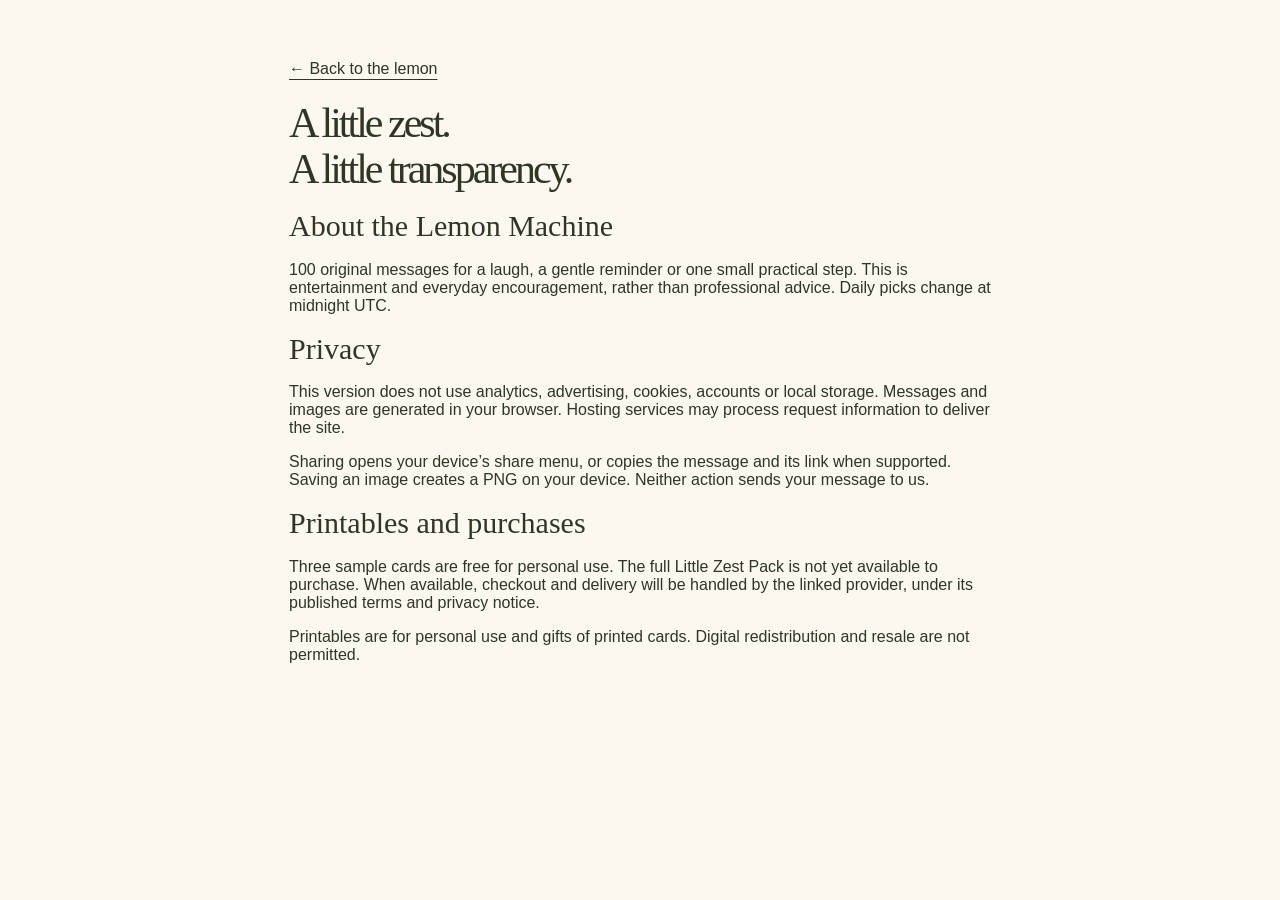
==== privacy.html @ c02566fb "Add files via upload" ====
<!doctype html><html lang="en"><meta charset="utf-8"><meta name="viewport" content="width=device-width,initial-scale=1"><title>Privacy & About — If Life Gives You Lemons</title><link rel="stylesheet" href="style.css"><main class="read" style="margin-top:60px;max-width:750px"><a href="./">← Back to the lemon</a><h1 style="font-size:42px">A little zest.<br>A little transparency.</h1><h2>About the Lemon Machine</h2><p>100 original messages for a laugh, a gentle reminder or one small practical step. This is entertainment and everyday encouragement, rather than professional advice. Daily picks change at midnight UTC.</p><h2>Privacy</h2><p>This version does not use analytics, advertising, cookies, accounts or local storage. Messages and images are generated in your browser. Hosting services may process request information to deliver the site.</p><p>Sharing opens your device’s share menu, or copies the message and its link when supported. Saving an image creates a PNG on your device. Neither action sends your message to us.</p><h2>Printables and purchases</h2><p>Three sample cards are free for personal use. The full Little Zest Pack is not yet available to purchase. When available, checkout and delivery will be handled by the linked provider, under its published terms and privacy notice.</p><p>Printables are for personal use and gifts of printed cards. Digital redistribution and resale are not permitted.</p></main></html>
---- style.css ----
:root{--ink:#303526;--green:#3f593d;--paper:#faf8ef;--yellow:#f8d848}*{box-sizing:border-box}html{scroll-behavior:smooth}body{margin:0;background:var(--paper);color:var(--ink);font-family:Arial,Helvetica,sans-serif}button,a{-webkit-tap-highlight-color:transparent}button{font:inherit;cursor:pointer}a{color:inherit;text-underline-offset:5px}header{max-width:1160px;margin:auto;display:flex;align-items:center;justify-content:space-between;padding:28px 28px;gap:20px;font-size:13px}header a{text-decoration:none}.brand{display:flex;align-items:center;gap:12px;font-weight:800;letter-spacing:1px}.hero{max-width:1050px;margin:45px auto 0;text-align:center;padding:0 24px}.eyebrow{font-size:11px;letter-spacing:2px;font-weight:700;color:var(--green)}h1{font-family:Georgia,serif;font-weight:400;font-size:clamp(44px,7vw,80px);line-height:1.1;letter-spacing:-3px;margin:22px 0 16px}h1 em{position:relative;color:var(--green)}.intro{font-size:20px;color:#69705e}.machine{display:grid;grid-template-columns:1fr 1.25fr;align-items:center;gap:50px;margin:42px auto 24px;max-width:890px}.lemon{display:block;border:0;background:none;width:100%;transition:transform .2s}.lemon img{width:100%;max-width:330px;height:auto;filter:drop-shadow(0 20px 12px #81704822)}.lemon:hover{transform:rotate(-7deg) scale(1.04)}.lemon.squeezed{animation:squish .35s}.scribble{display:block;font-family:Georgia,serif;font-style:italic;color:#768067;font-size:16px}.hint{color:#69705e;font-size:13px}.result{background:#fffdf5;border:1px solid #d8d9c8;border-radius:14px;padding:25px 30px;text-align:left;box-shadow:7px 9px 0 #e7e9d9;transform:rotate(1deg);min-height:280px;display:flex;flex-direction:column;justify-content:space-between}.card-top,.card-bottom{display:flex;justify-content:space-between;align-items:center;font-size:10px;letter-spacing:1.5px;color:#6c755e}.card-top span:last-child{font-size:24px;color:#bca72a}blockquote{font:clamp(24px,3vw,32px)/1.3 Georgia,serif;margin:26px 0}.card-bottom{border-top:1px solid #e9e9dc;padding-top:16px}.moods,.actions{display:flex;justify-content:center;gap:9px;flex-wrap:wrap}.moods button{border:1px solid #d4d9c8;border-radius:30px;padding:10px 16px;background:transparent;font-size:13px}.moods button[aria-pressed=true]{background:#e5eadc;border-color:var(--green);color:var(--green)}.actions{margin-top:24px}.actions button{padding:13px 18px;border-radius:6px;border:1px solid #cbd2be;background:transparent;font-size:13px}.actions .primary{background:var(--green);color:white;border-color:var(--green)}button:focus-visible,a:focus-visible{outline:3px solid #b78100;outline-offset:5px}.status{min-height:24px;font-size:13px;color:var(--green)}.note{max-width:800px;padding:22px;margin:35px auto 70px;text-align:center;border-top:1px solid #dadfcd}.note span{font-family:Georgia,serif;font-size:20px}.note p{font-size:14px;line-height:1.7;color:#6c755e}.shop{max-width:1100px;margin:0 auto 80px;padding:45px 50px;background:#edf0e4;border-radius:18px;display:grid;grid-template-columns:1fr 1fr;gap:60px;align-items:center}.shop h2,.read h2{font:42px/1.08 Georgia,serif;margin:18px 0}.shop p{font-size:14px;line-height:1.7;max-width:370px}.sample{display:inline-block;margin:12px 0;font-size:14px;font-weight:700}.coming{font-size:12px;color:#69705e}.buy{display:inline-block;background:var(--green);color:white;padding:13px 20px;border-radius:6px;text-decoration:none}.mini-cards{display:grid;grid-template-columns:1fr 1fr;gap:15px}.mini-cards div{background:#ffe587;padding:30px 20px;border:1px solid #d8c984;border-radius:5px;font:23px/1.25 Georgia,serif;box-shadow:3px 5px 0 #bbc4a833}.mini-cards div:nth-child(2){background:#fffdf5;transform:rotate(5deg)}.mini-cards div:nth-child(3){background:#3f593d;color:white;grid-column:1/3;transform:rotate(-3deg)}.mini-cards small{display:block;font:11px/1.5 Arial;margin-top:20px}.read{max-width:1050px;margin:0 auto 75px;padding:0 24px}.read h2{font-size:30px}.columns{display:grid;grid-template-columns:repeat(3,1fr);gap:35px}.columns h3{font-size:15px}.columns p{font-size:14px;line-height:1.7;color:#69705e}footer{border-top:1px solid #dadfcd;max-width:1100px;margin:auto;padding:25px;display:flex;justify-content:space-between;gap:20px;flex-wrap:wrap;font-size:12px;color:#69705e}footer div{display:flex;gap:20px}footer small{width:100%}@keyframes squish{50%{transform:scale(.88,1.08) rotate(-9deg)}}@media(max-width:700px){header{padding:20px;font-size:11px}.brand{letter-spacing:.4px;gap:5px}.brand img{width:28px}header>a:last-child{white-space:nowrap}.hero{margin-top:25px}h1{letter-spacing:-1.5px}.machine{grid-template-columns:1fr;gap:10px;margin-top:25px}.lemon img{max-width:215px}.scribble{font-size:14px}.hint{display:none}.result{min-height:240px;padding:22px;transform:none}.moods{margin-top:28px}.moods button{padding:9px 12px;font-size:12px}.shop{margin:40px 16px;padding:30px 23px;grid-template-columns:1fr;gap:25px}.shop h2{font-size:38px}.columns{grid-template-columns:1fr;gap:10px}.note{margin-bottom:35px}.read h2{font-size:27px}footer{margin:0 16px}}@media(prefers-reduced-motion:reduce){*{animation:none!important;transition:none!important;scroll-behavior:auto!important}}
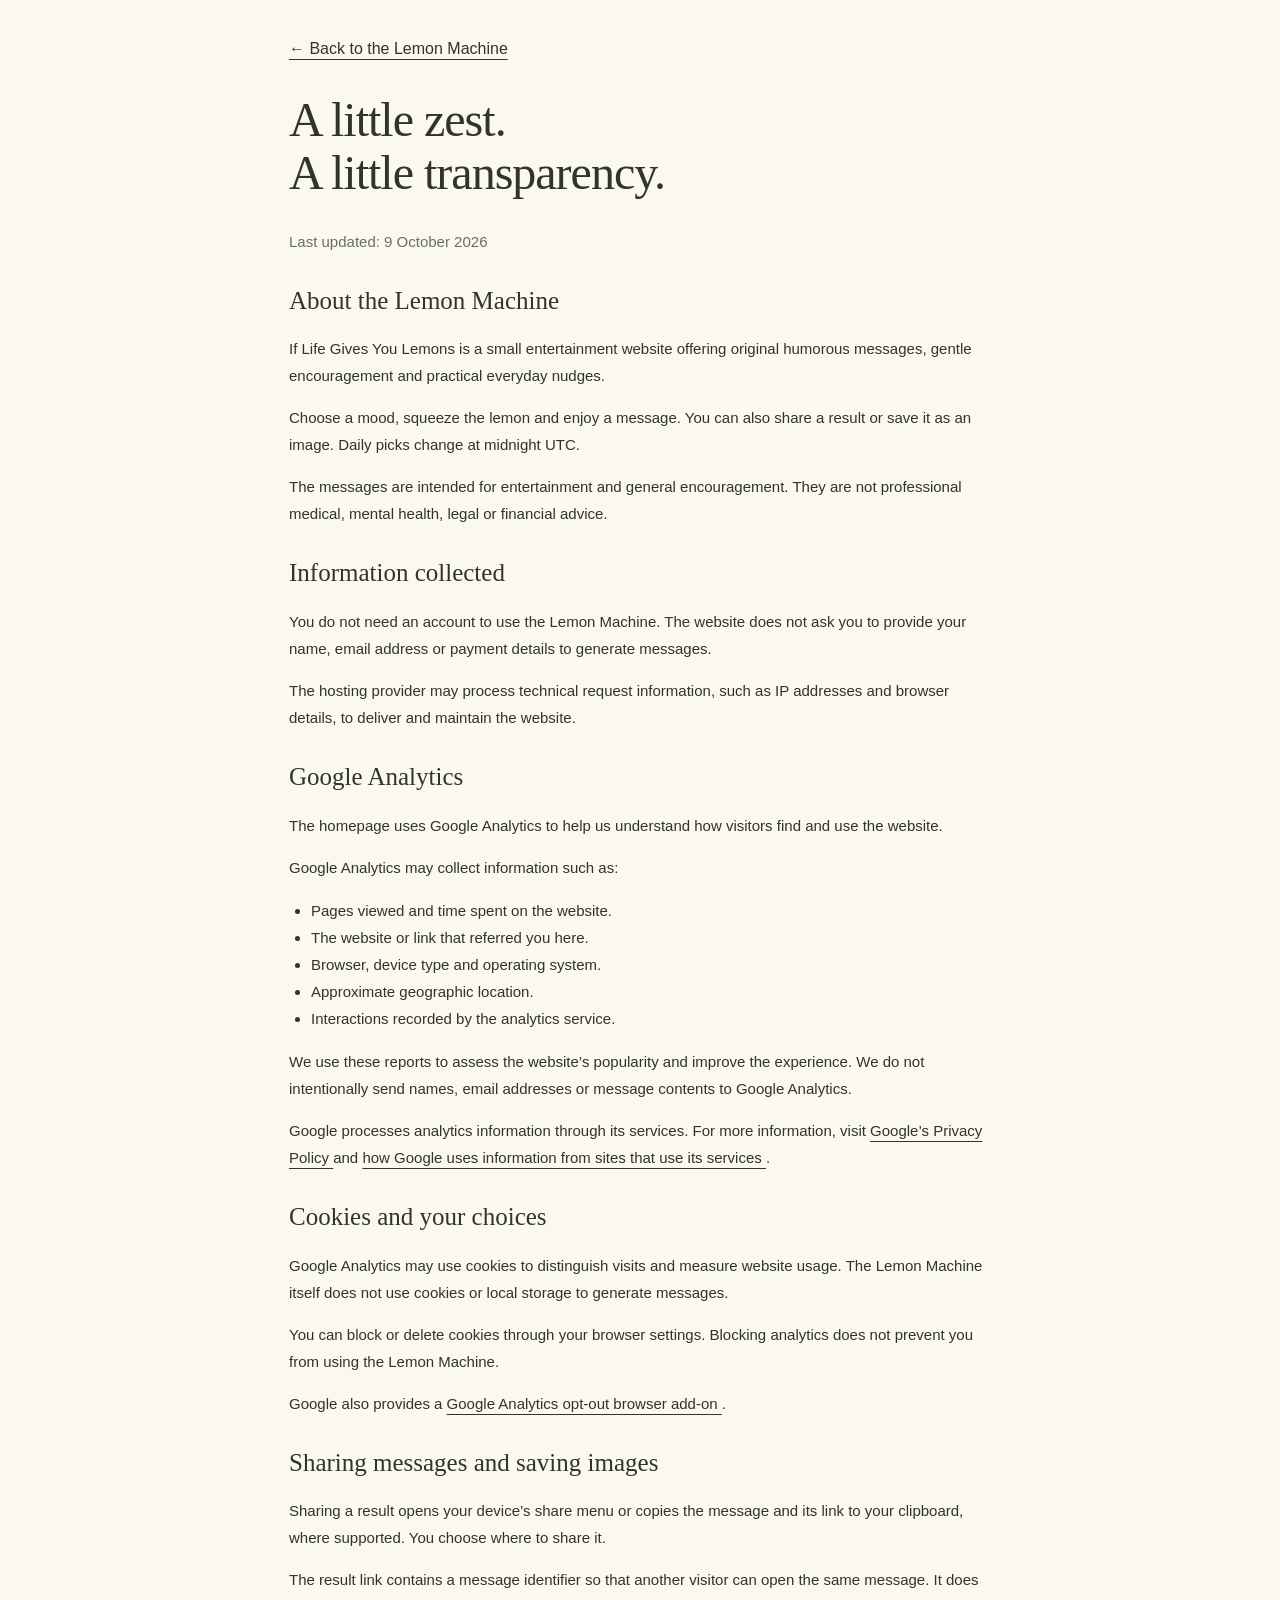
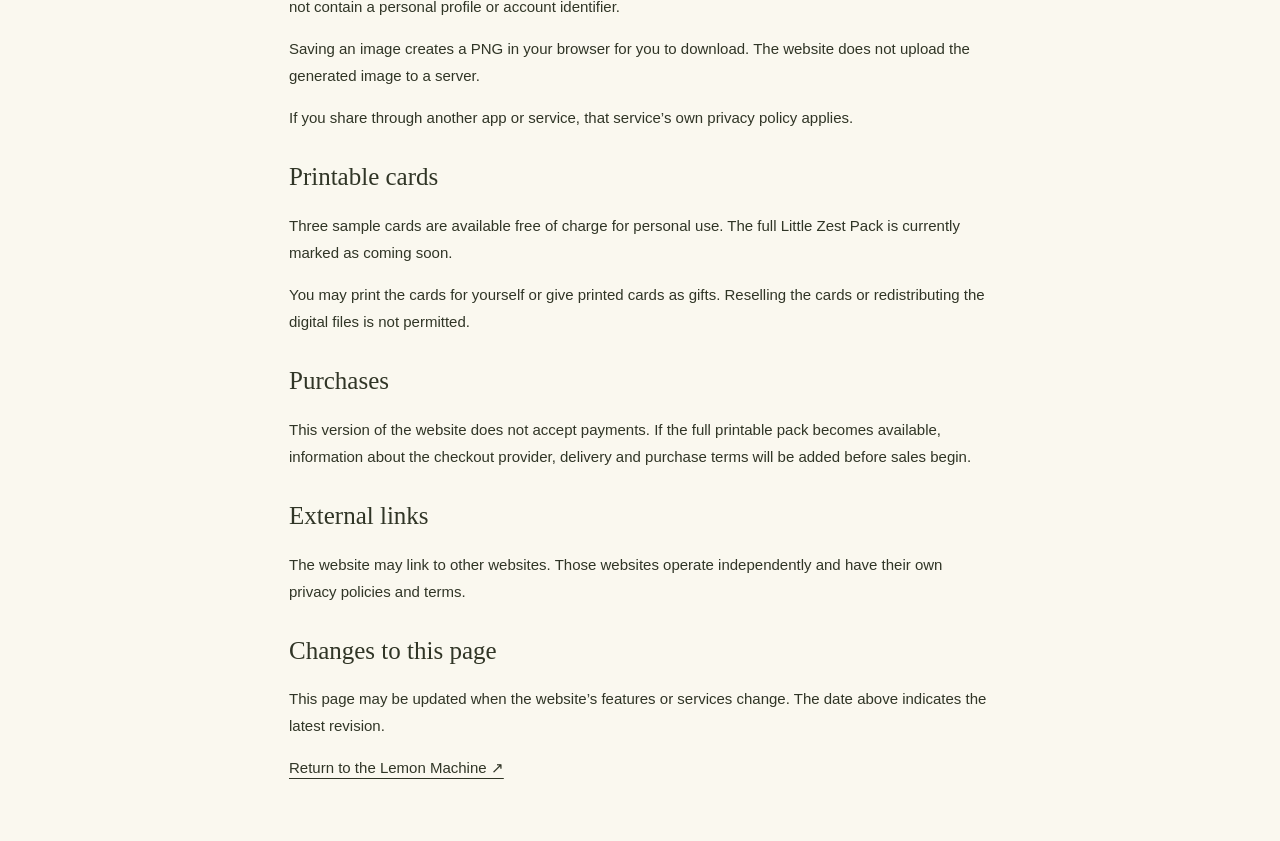
==== commit 7b94ba7b: "Add files via upload" ====
--- a/privacy.html
+++ b/privacy.html
@@ -1 +1,237 @@
-<!doctype html><html lang="en"><meta charset="utf-8"><meta name="viewport" content="width=device-width,initial-scale=1"><title>Privacy & About — If Life Gives You Lemons</title><link rel="stylesheet" href="style.css"><main class="read" style="margin-top:60px;max-width:750px"><a href="./">← Back to the lemon</a><h1 style="font-size:42px">A little zest.<br>A little transparency.</h1><h2>About the Lemon Machine</h2><p>100 original messages for a laugh, a gentle reminder or one small practical step. This is entertainment and everyday encouragement, rather than professional advice. Daily picks change at midnight UTC.</p><h2>Privacy</h2><p>This version does not use analytics, advertising, cookies, accounts or local storage. Messages and images are generated in your browser. Hosting services may process request information to deliver the site.</p><p>Sharing opens your device’s share menu, or copies the message and its link when supported. Saving an image creates a PNG on your device. Neither action sends your message to us.</p><h2>Printables and purchases</h2><p>Three sample cards are free for personal use. The full Little Zest Pack is not yet available to purchase. When available, checkout and delivery will be handled by the linked provider, under its published terms and privacy notice.</p><p>Printables are for personal use and gifts of printed cards. Digital redistribution and resale are not permitted.</p></main></html>+<!doctype html>
+<html lang="en">
+<head>
+  <meta charset="utf-8">
+  <meta name="viewport" content="width=device-width, initial-scale=1">
+
+  <title>Privacy & About — If Life Gives You Lemons</title>
+
+  <meta
+    name="description"
+    content="About the Lemon Machine, how this website uses Google Analytics, and information about sharing and printable cards."
+  >
+
+  <link rel="icon" href="lemon.svg" type="image/svg+xml">
+  <link rel="stylesheet" href="style.css">
+
+  <style>
+    .privacy-page {
+      max-width: 750px;
+      margin: 40px auto 60px;
+      padding: 0 24px;
+    }
+
+    .privacy-page h1 {
+      margin: 28px 0;
+      font-size: clamp(36px, 6vw, 48px);
+      letter-spacing: -1px;
+    }
+
+    .privacy-page h2 {
+      margin-top: 32px;
+      font-family: Georgia, serif;
+      font-size: 25px;
+      font-weight: normal;
+    }
+
+    .privacy-page p,
+    .privacy-page li {
+      font-size: 15px;
+      line-height: 1.8;
+    }
+
+    .privacy-page ul {
+      padding-left: 22px;
+    }
+
+    .updated {
+      color: #69705e;
+      font-size: 13px;
+    }
+
+    .back-link {
+      display: inline-block;
+      margin-bottom: 8px;
+    }
+  </style>
+</head>
+
+<body>
+  <main class="privacy-page">
+    <a class="back-link" href="./">← Back to the Lemon Machine</a>
+
+    <h1>
+      A little zest.<br>
+      A little transparency.
+    </h1>
+
+    <p class="updated">Last updated: 9 October 2026</p>
+
+    <h2>About the Lemon Machine</h2>
+
+    <p>
+      If Life Gives You Lemons is a small entertainment website offering
+      original humorous messages, gentle encouragement and practical
+      everyday nudges.
+    </p>
+
+    <p>
+      Choose a mood, squeeze the lemon and enjoy a message. You can also
+      share a result or save it as an image.
+      Daily picks change at midnight UTC.
+    </p>
+
+    <p>
+      The messages are intended for entertainment and general encouragement.
+      They are not professional medical, mental health, legal or financial advice.
+    </p>
+
+    <h2>Information collected</h2>
+
+    <p>
+      You do not need an account to use the Lemon Machine. The website
+      does not ask you to provide your name, email address or payment
+      details to generate messages.
+    </p>
+
+    <p>
+      The hosting provider may process technical request information,
+      such as IP addresses and browser details, to deliver and maintain
+      the website.
+    </p>
+
+    <h2>Google Analytics</h2>
+
+    <p>
+      The homepage uses Google Analytics to help us understand how
+      visitors find and use the website.
+    </p>
+
+    <p>
+      Google Analytics may collect information such as:
+    </p>
+
+    <ul>
+      <li>Pages viewed and time spent on the website.</li>
+      <li>The website or link that referred you here.</li>
+      <li>Browser, device type and operating system.</li>
+      <li>Approximate geographic location.</li>
+      <li>Interactions recorded by the analytics service.</li>
+    </ul>
+
+    <p>
+      We use these reports to assess the website’s popularity and improve
+      the experience. We do not intentionally send names, email addresses
+      or message contents to Google Analytics.
+    </p>
+
+    <p>
+      Google processes analytics information through its services.
+      For more information, visit
+      <a
+        href="https://policies.google.com/privacy"
+        target="_blank"
+        rel="noopener noreferrer"
+      >
+        Google’s Privacy Policy
+      </a>
+      and
+      <a
+        href="https://policies.google.com/technologies/partner-sites"
+        target="_blank"
+        rel="noopener noreferrer"
+      >
+        how Google uses information from sites that use its services
+      </a>.
+    </p>
+
+    <h2>Cookies and your choices</h2>
+
+    <p>
+      Google Analytics may use cookies to distinguish visits and
+      measure website usage. The Lemon Machine itself does not use
+      cookies or local storage to generate messages.
+    </p>
+
+    <p>
+      You can block or delete cookies through your browser settings.
+      Blocking analytics does not prevent you from using the
+      Lemon Machine.
+    </p>
+
+    <p>
+      Google also provides a
+      <a
+        href="https://tools.google.com/dlpage/gaoptout"
+        target="_blank"
+        rel="noopener noreferrer"
+      >
+        Google Analytics opt-out browser add-on
+      </a>.
+    </p>
+
+    <h2>Sharing messages and saving images</h2>
+
+    <p>
+      Sharing a result opens your device’s share menu or copies the
+      message and its link to your clipboard, where supported.
+      You choose where to share it.
+    </p>
+
+    <p>
+      The result link contains a message identifier so that another
+      visitor can open the same message. It does not contain a personal
+      profile or account identifier.
+    </p>
+
+    <p>
+      Saving an image creates a PNG in your browser for you to download.
+      The website does not upload the generated image to a server.
+    </p>
+
+    <p>
+      If you share through another app or service, that service’s own
+      privacy policy applies.
+    </p>
+
+    <h2>Printable cards</h2>
+
+    <p>
+      Three sample cards are available free of charge for personal use.
+      The full Little Zest Pack is currently marked as coming soon.
+    </p>
+
+    <p>
+      You may print the cards for yourself or give printed cards as gifts.
+      Reselling the cards or redistributing the digital files is not permitted.
+    </p>
+
+    <h2>Purchases</h2>
+
+    <p>
+      This version of the website does not accept payments.
+      If the full printable pack becomes available, information about
+      the checkout provider, delivery and purchase terms will be added
+      before sales begin.
+    </p>
+
+    <h2>External links</h2>
+
+    <p>
+      The website may link to other websites. Those websites operate
+      independently and have their own privacy policies and terms.
+    </p>
+
+    <h2>Changes to this page</h2>
+
+    <p>
+      This page may be updated when the website’s features or services
+      change. The date above indicates the latest revision.
+    </p>
+
+    <p>
+      <a href="./">Return to the Lemon Machine ↗</a>
+    </p>
+  </main>
+</body>
+</html>
